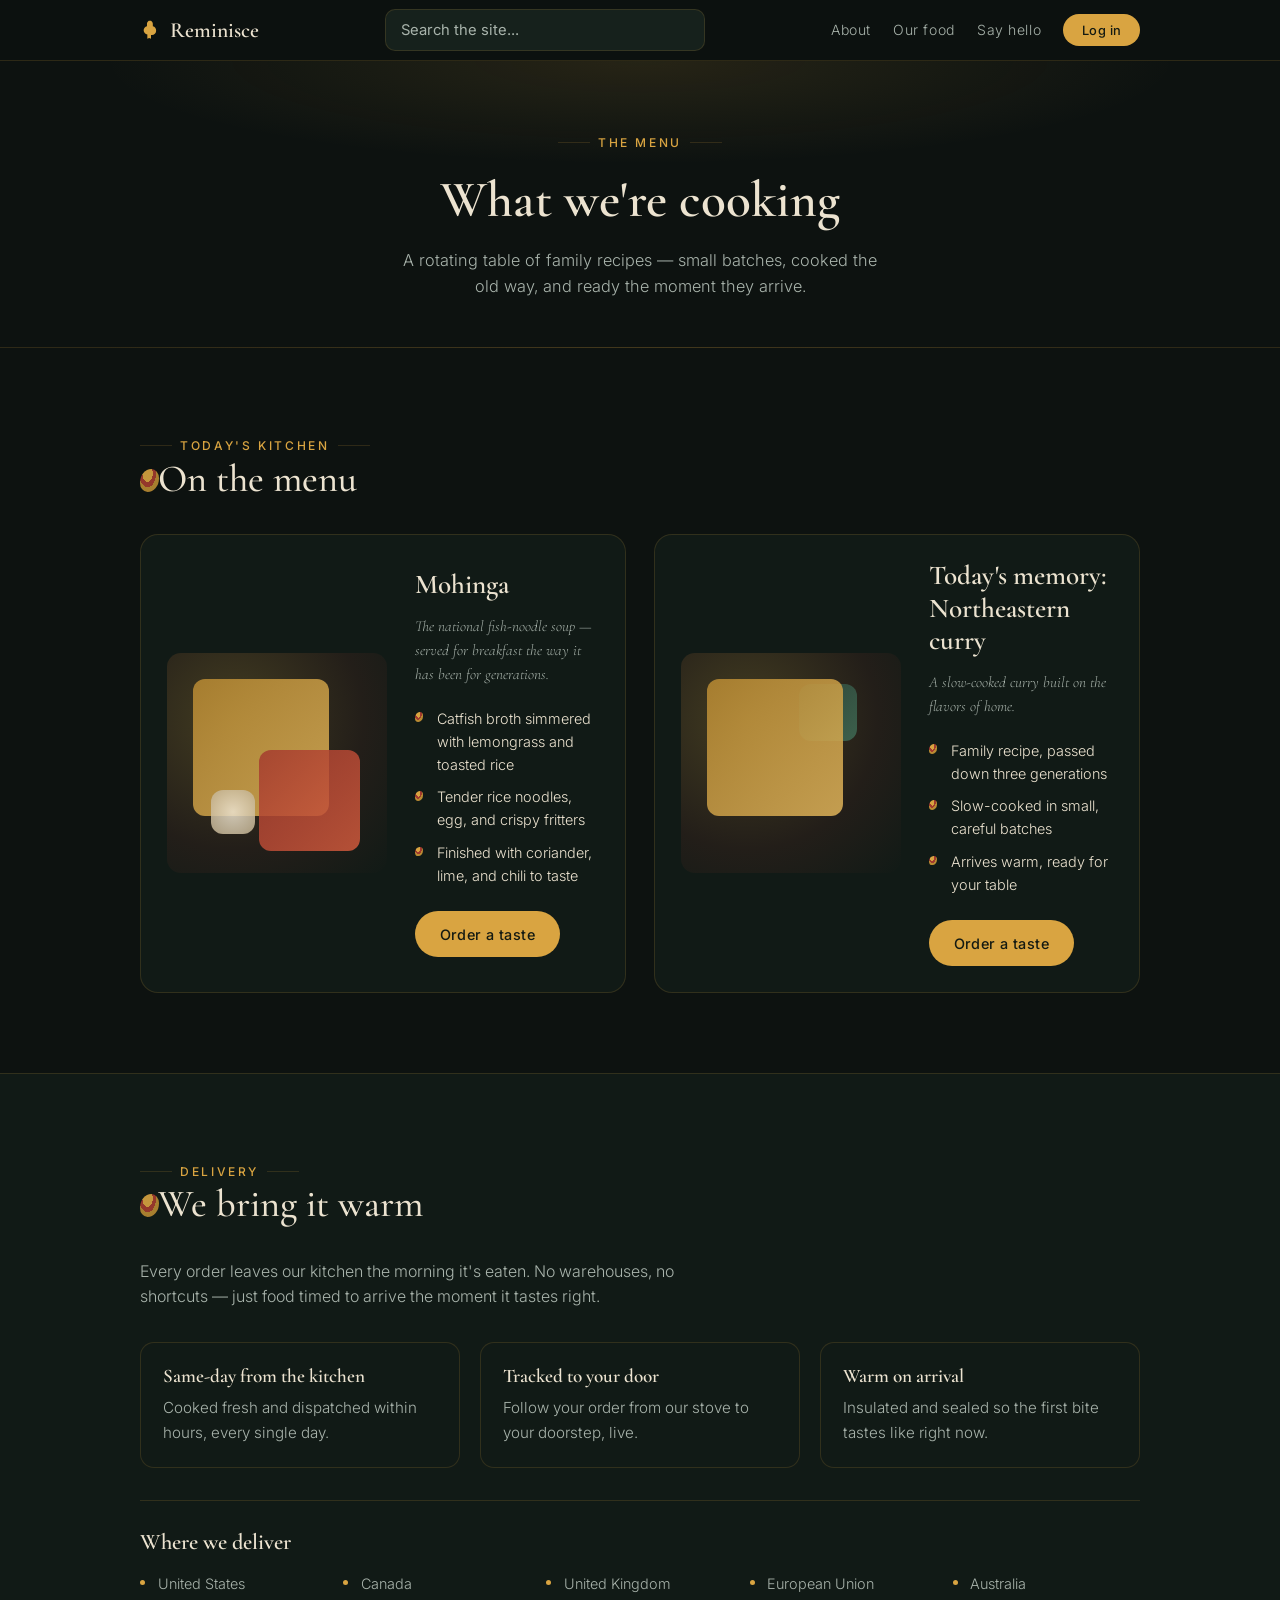
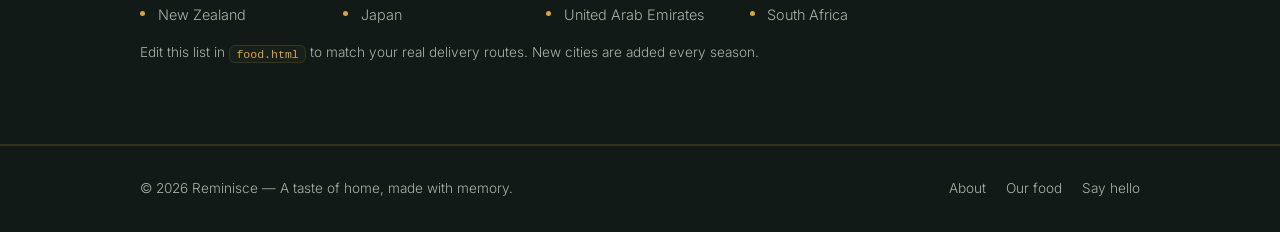
==== food.html @ 19cc7091 "Split into pages: home, food, say hello" ====
<!DOCTYPE html>
<html lang="en">
<head>
  <meta charset="UTF-8" />
  <meta name="viewport" content="width=device-width, initial-scale=1.0" />
  <meta name="description" content="Our food — family recipes from the Reminisce kitchen, delivered warm." />
  <title>Our food — Reminisce</title>
  <link rel="preconnect" href="https://fonts.googleapis.com" />
  <link rel="preconnect" href="https://fonts.gstatic.com" crossorigin />
  <link href="https://fonts.googleapis.com/css2?family=Cormorant+Garamond:ital,wght@0,400;0,500;0,600;1,400;1,500&family=Inter:wght@300;400;500;600;700&display=swap" rel="stylesheet" />
  <link rel="stylesheet" href="styles.css" />
</head>
<body>
  <a class="skip-link" href="#main">Skip to content</a>

  <header class="site-header">
    <nav class="nav container" aria-label="Primary">
      <a class="brand" href="index.html">
        <svg class="brand-mark" viewBox="0 0 24 24" width="22" height="22" aria-hidden="true">
          <path d="M12 2c1.4 1 2 2.2 2 3.6V8c2.2.6 3.6 2.4 3.6 4.8 0 2.5-2 4.6-4.6 4.6h-1v4.2l-2-1-2 1V17c-2.3-.4-4-2.2-4-4.6C4 10.4 5.4 8.6 7.6 8V5.6c0-1.4.6-2.6 2-3.6L12 2Z" />
        </svg>
        <span class="brand-name">Reminisce</span>
      </a>

      <div class="nav-search" id="nav-search">
        <input
          type="search"
          id="search-input"
          placeholder="Search the site..."
          aria-label="Search this site"
          autocomplete="off"
        />
        <ul class="search-results" id="search-results" hidden></ul>
      </div>

      <button class="nav-toggle" aria-expanded="false" aria-controls="nav-menu" aria-label="Toggle menu">
        <span></span>
        <span></span>
        <span></span>
      </button>

      <ul class="nav-menu" id="nav-menu">
        <li><a href="index.html#about">About</a></li>
        <li><a href="food.html">Our food</a></li>
        <li><a href="team.html">Say hello</a></li>
        <li><button class="btn btn-nav" id="login-open" type="button">Log in</button></li>
        <li class="nav-user" id="nav-user" hidden>
          <span id="nav-user-name"></span>
          <button class="btn btn-nav" id="logout" type="button">Log out</button>
        </li>
      </ul>
    </nav>
  </header>

  <main id="main">
    <section class="page-hero">
      <div class="container page-hero-inner">
        <span class="eyebrow">The menu</span>
        <h1 class="page-hero-title">What we're cooking</h1>
        <p class="page-hero-sub">
          A rotating table of family recipes — small batches, cooked the old way,
          and ready the moment they arrive.
        </p>
      </div>
    </section>

    <section class="section" id="menu">
      <div class="container">
        <span class="eyebrow">Today's kitchen</span>
        <h2 class="section-title">On the menu</h2>

        <div class="product-grid">
          <article class="product-card">
            <div class="product-visual" aria-hidden="true">
              <div class="tile tile-1"></div>
              <div class="tile tile-2"></div>
              <div class="tile tile-4"></div>
            </div>
            <div class="product-info">
              <h3>Mohinga</h3>
              <p class="dish-note">The national fish-noodle soup — served for breakfast the way it has been for generations.</p>
              <ul class="feature-list">
                <li>Catfish broth simmered with lemongrass and toasted rice</li>
                <li>Tender rice noodles, egg, and crispy fritters</li>
                <li>Finished with coriander, lime, and chili to taste</li>
              </ul>
              <a href="team.html" class="btn btn-primary">Order a taste</a>
            </div>
          </article>

          <article class="product-card">
            <div class="product-visual" aria-hidden="true">
              <div class="tile tile-3"></div>
              <div class="tile tile-1"></div>
            </div>
            <div class="product-info">
              <h3>Today's memory: Northeastern curry</h3>
              <p class="dish-note">A slow-cooked curry built on the flavors of home.</p>
              <ul class="feature-list">
                <li>Family recipe, passed down three generations</li>
                <li>Slow-cooked in small, careful batches</li>
                <li>Arrives warm, ready for your table</li>
              </ul>
              <a href="team.html" class="btn btn-primary">Order a taste</a>
            </div>
          </article>
        </div>
      </div>
    </section>

    <section class="section section-alt" id="delivery">
      <div class="container">
        <span class="eyebrow">Delivery</span>
        <h2 class="section-title">We bring it warm</h2>
        <p class="section-lead">
          Every order leaves our kitchen the morning it's eaten. No warehouses, no shortcuts —
          just food timed to arrive the moment it tastes right.
        </p>
        <div class="grid-3">
          <div class="card card-mini">
            <h3>Same-day from the kitchen</h3>
            <p>Cooked fresh and dispatched within hours, every single day.</p>
          </div>
          <div class="card card-mini">
            <h3>Tracked to your door</h3>
            <p>Follow your order from our stove to your doorstep, live.</p>
          </div>
          <div class="card card-mini">
            <h3>Warm on arrival</h3>
            <p>Insulated and sealed so the first bite tastes like right now.</p>
          </div>
        </div>
        <div class="shipping-locations">
          <h3>Where we deliver</h3>
          <ul class="locations">
            <li>United States</li>
            <li>Canada</li>
            <li>United Kingdom</li>
            <li>European Union</li>
            <li>Australia</li>
            <li>New Zealand</li>
            <li>Japan</li>
            <li>United Arab Emirates</li>
            <li>South Africa</li>
          </ul>
          <p class="muted">
            Edit this list in <code>food.html</code> to match your real delivery routes.
            New cities are added every season.
          </p>
        </div>
      </div>
    </section>
  </main>

  <footer class="site-footer">
    <div class="container footer-inner">
      <p>&copy; <span id="year"></span> Reminisce — A taste of home, made with memory.</p>
      <nav aria-label="Footer">
        <a href="index.html#about">About</a>
        <a href="food.html">Our food</a>
        <a href="team.html">Say hello</a>
      </nav>
    </div>
  </footer>

  <div class="modal" id="auth-modal" hidden>
    <div class="modal-backdrop" data-auth-close></div>
    <div class="modal-card" role="dialog" aria-modal="true" aria-labelledby="auth-title">
      <button class="modal-close" type="button" data-auth-close aria-label="Close">
        <svg viewBox="0 0 12 12" width="14" height="14" aria-hidden="true"><path d="M1 1l10 10M11 1L1 11" stroke="currentColor" stroke-width="1.5" stroke-linecap="round"/></svg>
      </button>

      <div class="auth-panel" id="auth-login-panel">
        <h2 id="auth-title">Log in</h2>
        <div class="auth-tabs" role="tablist">
          <button type="button" class="auth-tab" data-tab="login" role="tab" aria-selected="true">Log in</button>
          <button type="button" class="auth-tab" data-tab="signup" role="tab" aria-selected="false">Create account</button>
        </div>
        <form id="auth-form" novalidate>
          <div class="form-row ok-row" id="signup-name-row">
            <label for="auth-name">Full name</label>
            <input type="text" id="auth-name" name="auth-name" placeholder="Jane Doe" />
          </div>
          <div class="form-row">
            <label for="auth-email">Email</label>
            <input type="email" id="auth-email" name="auth-email" placeholder="jane@example.com" required />
          </div>
          <div class="form-row">
            <label for="auth-password">Password</label>
            <div class="pwd-wrap">
              <input type="password" id="auth-password" name="auth-password" placeholder="At least 6 characters" required />
              <button type="button" class="pwd-toggle" data-pwd-toggle>Show</button>
            </div>
          </div>
          <div class="form-options">
            <label class="remember">
              <input type="checkbox" id="auth-remember" checked />
              <span>Remember me</span>
            </label>
            <button type="button" class="link-btn" id="forgot-link">Forgot password?</button>
          </div>
          <button type="submit" class="btn btn-primary" id="auth-submit">Log in</button>
          <p class="auth-status" id="auth-status" role="status" aria-live="polite"></p>
        </form>
        <p class="auth-note" id="auth-note">Demo only — accounts are stored in your browser, not a real database.</p>
      </div>

      <div class="auth-panel" id="auth-forgot-panel" hidden>
        <h2>Reset password</h2>
        <p class="auth-hint">Enter the email on your account and we'll send you a reset link.</p>
        <form id="forgot-form" novalidate>
          <div class="form-row">
            <label for="forgot-email">Email</label>
            <input type="email" id="forgot-email" name="forgot-email" placeholder="jane@example.com" required />
          </div>
          <button type="submit" class="btn btn-primary" id="forgot-submit">Send reset link</button>
          <p class="auth-status" id="forgot-status" role="status" aria-live="polite"></p>
        </form>
        <button type="button" class="link-btn" id="back-to-login">Back to login</button>
      </div>

      <div class="auth-panel" id="auth-email-panel" hidden>
        <h2>Check your inbox</h2>
        <p class="auth-hint" id="email-sent-to"></p>
        <div class="email-preview">
          <p class="email-preview-subject">Reminisce — reset your password</p>
          <p class="email-preview-body" id="email-preview-body"></p>
          <button type="button" class="btn btn-secondary" id="open-reset">Open reset page</button>
          <a class="mailto-reset" id="mailto-reset" href="#">Email myself the link</a>
        </div>
        <button type="button" class="link-btn" id="back-to-login-2">Back to login</button>
      </div>

      <div class="auth-panel" id="auth-reset-panel" hidden>
        <h2>Choose a new password</h2>
        <form id="reset-form" novalidate>
          <div class="form-row">
            <label for="reset-password">New password</label>
            <div class="pwd-wrap">
              <input type="password" id="reset-password" placeholder="At least 6 characters" required />
              <button type="button" class="pwd-toggle" data-pwd-toggle>Show</button>
            </div>
          </div>
          <div class="form-row">
            <label for="reset-password2">Confirm password</label>
            <input type="password" id="reset-password2" placeholder="Repeat the new password" required />
          </div>
          <button type="submit" class="btn btn-primary" id="reset-submit">Update password</button>
          <p class="auth-status" id="reset-status" role="status" aria-live="polite"></p>
        </form>
        <button type="button" class="link-btn" id="back-to-login-3">Back to login</button>
      </div>
    </div>
  </div>

  <script src="script.js"></script>
</body>
</html>
---- styles.css ----
/* ============================================================
   Reminisce — A taste of home
   Myanmar-inspired dark theme: gold & temple
   Covers all existing Mosaic structural classes (auth, forms, inbox…)
   ============================================================ */

:root {
  --bg: #0d1210;
  --bg-alt: #111a16;
  --panel: #16211c;
  --gold: #d9a441;
  --gold-dim: #b98a32;
  --gold-soft: rgba(217, 164, 65, 0.08);
  --red: #a33b2e;
  --cream: #ece3d0;
  --muted: #a8b3ab;
  --line: rgba(217, 164, 65, 0.16);
  --serif: "Cormorant Garamond", Georgia, serif;
  --sans: "Inter", system-ui, -apple-system, sans-serif;
  --shadow: 0 14px 40px rgba(0, 0, 0, 0.4);
}

* {
  margin: 0;
  padding: 0;
  box-sizing: border-box;
}

[hidden] {
  display: none !important;
}

html {
  scroll-behavior: smooth;
}

section {
  scroll-margin-top: 4.5rem;
}

body {
  background: var(--bg);
  color: var(--cream);
  font-family: var(--sans);
  font-weight: 300;
  line-height: 1.6;
  -webkit-font-smoothing: antialiased;
}

h1, h2, h3, h4 {
  font-family: var(--serif);
  font-weight: 600;
  line-height: 1.2;
  color: var(--cream);
}

a {
  color: var(--gold);
  text-decoration: none;
  transition: color 0.2s ease;
}

a:hover {
  color: var(--gold-dim);
}

::selection {
  background: var(--gold);
  color: #141a12;
}

.container {
  max-width: 1040px;
  margin: 0 auto;
  padding: 0 1.25rem;
}

.skip-link {
  position: absolute;
  left: -999px;
  top: 0;
  z-index: 100;
  background: var(--gold);
  color: #141a12;
  padding: 0.5rem 1rem;
  border-radius: 0 0 8px 0;
  font-weight: 500;
}

.skip-link:focus {
  left: 0;
}

/* ---------- Header & nav ---------- */

.site-header {
  position: sticky;
  top: 0;
  z-index: 50;
  background: rgba(13, 18, 16, 0.85);
  backdrop-filter: blur(10px);
  border-bottom: 1px solid var(--line);
}

.nav {
  display: flex;
  align-items: center;
  justify-content: space-between;
  gap: 1rem;
  min-height: 3.75rem;
}

.brand {
  display: flex;
  align-items: center;
  gap: 0.5rem;
  color: var(--cream);
  font-family: var(--serif);
  font-size: 1.35rem;
  font-weight: 600;
}

.brand-mark {
  fill: var(--gold);
}

.nav-search {
  position: relative;
  flex: 1;
  max-width: 320px;
}

.nav-search input {
  width: 100%;
  background: var(--panel);
  border: 1px solid var(--line);
  border-radius: 999px;
  padding: 0.5rem 1rem;
  color: var(--cream);
  font-family: var(--sans);
  font-size: 0.875rem;
  outline: none;
  transition: border-color 0.2s ease;
}

.nav-search input::placeholder {
  color: var(--muted);
}

.nav-search input:focus {
  border-color: var(--gold);
}

.search-results {
  position: absolute;
  top: calc(100% + 8px);
  left: 0;
  right: 0;
  list-style: none;
  background: var(--bg-alt);
  border: 1px solid var(--line);
  border-radius: 12px;
  overflow: hidden;
  box-shadow: var(--shadow);
}

.search-results li a {
  display: block;
  padding: 0.75rem 1rem;
  color: var(--cream);
  font-size: 0.875rem;
}

.search-results li a:hover {
  background: var(--gold-soft);
}

.search-results li a strong {
  display: block;
  font-family: var(--serif);
  font-size: 1.05rem;
  color: var(--gold);
}

.search-results li a span {
  color: var(--muted);
  font-size: 0.8rem;
}

.search-results .search-empty {
  padding: 0.75rem 1rem;
  color: var(--muted);
  font-size: 0.875rem;
}

.nav-menu {
  display: flex;
  align-items: center;
  gap: 1.4rem;
  list-style: none;
}

.nav-menu a {
  color: var(--muted);
  font-size: 0.875rem;
  letter-spacing: 0.04em;
}

.nav-menu a:hover {
  color: var(--gold);
}

.nav-user {
  display: flex;
  align-items: center;
  gap: 0.75rem;
  color: var(--muted);
  font-size: 0.875rem;
}

.nav-toggle {
  display: none;
  flex-direction: column;
  gap: 5px;
  background: none;
  border: 0;
  cursor: pointer;
  padding: 0.25rem;
}

.nav-toggle span {
  width: 22px;
  height: 2px;
  background: var(--gold);
  transition: transform 0.25s ease, opacity 0.25s ease;
}

/* ---------- Buttons ---------- */

.btn {
  display: inline-block;
  padding: 0.65rem 1.5rem;
  border-radius: 999px;
  font-size: 0.9rem;
  font-family: var(--sans);
  letter-spacing: 0.03em;
  cursor: pointer;
  border: 1px solid transparent;
  transition: transform 0.2s ease, background 0.2s ease, color 0.2s ease, border-color 0.2s ease;
}

.btn-primary {
  background: var(--gold);
  color: #141a12;
  font-weight: 500;
}

.btn-primary:hover {
  background: var(--gold-dim);
  color: #141a12;
  transform: translateY(-1px);
}

.btn-secondary {
  border: 1px solid var(--line);
  color: var(--muted);
  background: transparent;
}

.btn-secondary:hover {
  border-color: var(--gold);
  color: var(--gold);
  transform: translateY(-1px);
}

.btn-nav {
  background: var(--gold);
  color: #141a12;
  padding: 0.45rem 1.1rem;
  font-size: 0.8rem;
  font-weight: 500;
}

.btn-nav:hover {
  background: var(--gold-dim);
}

.btn.is-busy {
  opacity: 0.6;
  pointer-events: none;
}

/* ---------- Hero ---------- */

.hero {
  position: relative;
  background: radial-gradient(70% 60% at 50% 0%, rgba(217, 164, 65, 0.12), transparent 60%),
              radial-gradient(50% 40% at 80% 15%, rgba(163, 59, 46, 0.06), transparent 60%);
  padding: 7rem 0 5rem;
  text-align: center;
  overflow: hidden;
}

.hero-inner {
  display: flex;
  flex-direction: column;
  align-items: center;
}

.eyebrow {
  display: inline-flex;
  align-items: center;
  gap: 0.5rem;
  color: var(--gold);
  font-size: 0.75rem;
  text-transform: uppercase;
  letter-spacing: 0.22em;
  font-weight: 500;
}

.eyebrow::before,
.eyebrow::after {
  content: "";
  width: 2rem;
  height: 1px;
  background: var(--line);
}

.hero-title {
  margin-top: 1.1rem;
  font-size: clamp(2.5rem, 6vw, 4rem);
  font-weight: 600;
  letter-spacing: 0.01em;
}

.accent-word {
  color: var(--gold);
  font-style: italic;
}

.hero-sub {
  margin: 1.25rem auto 0;
  max-width: 46ch;
  color: var(--muted);
  font-size: 1.05rem;
}

.hero-actions {
  margin-top: 2rem;
  display: flex;
  gap: 0.9rem;
  justify-content: center;
  flex-wrap: wrap;
}

/* ---------- Inner page hero ---------- */

.page-hero {
  background: radial-gradient(70% 60% at 50% 0%, rgba(217, 164, 65, 0.12), transparent 60%);
  padding: 4.5rem 0 3rem;
  text-align: center;
  border-bottom: 1px solid var(--line);
}

.page-hero-inner {
  display: flex;
  flex-direction: column;
  align-items: center;
}

.page-hero-title {
  margin-top: 1.1rem;
  font-size: clamp(2.2rem, 5vw, 3.2rem);
  font-weight: 600;
}

.page-hero-sub {
  margin: 1rem auto 0;
  max-width: 50ch;
  color: var(--muted);
  font-size: 1.02rem;
}

.page-lead {
  text-align: center;
  margin-top: 2.5rem;
}

/* ---------- Sections ---------- */

.section {
  padding: 5rem 0;
}

.section-alt {
  background: var(--bg-alt);
  border-top: 1px solid var(--line);
  border-bottom: 1px solid var(--line);
}

.section-title {
  font-size: clamp(1.9rem, 4vw, 2.4rem);
  font-weight: 500;
  margin-bottom: 2rem;
  position: relative;
  padding-left: 1.1rem;
}

/* lotus glyph accent */
.section-title::before {
  content: "";
  position: absolute;
  left: 0;
  top: 0.35em;
  width: 0.5em;
  height: 0.6em;
  background: radial-gradient(ellipse at 40% 20%, var(--gold) 0 32%, var(--red) 32% 52%, var(--gold-dim) 52% 100%);
  border-radius: 60% 40% 60% 40%;
  opacity: 0.9;
}

.sub-title {
  font-size: 1.7rem;
  font-weight: 500;
  margin: 0.25rem 0 0.5rem;
}

.section-lead {
  color: var(--muted);
  max-width: 56ch;
  margin: 0.25rem 0 1.5rem;
}

.muted {
  color: var(--muted);
  font-size: 0.85rem;
}

code {
  background: var(--panel);
  border: 1px solid var(--line);
  padding: 0.1rem 0.4rem;
  border-radius: 6px;
  font-size: 0.85em;
  color: var(--gold);
}

/* ---------- Grids & cards ---------- */

.grid-2 {
  display: grid;
  grid-template-columns: repeat(auto-fit, minmax(300px, 1fr));
  gap: 1.5rem;
}

.grid-3 {
  display: grid;
  grid-template-columns: repeat(auto-fit, minmax(230px, 1fr));
  gap: 1.25rem;
  margin: 2rem 0;
}

.card {
  background: var(--bg-alt);
  border: 1px solid var(--line);
  border-radius: 14px;
  padding: 1.6rem;
  transition: border-color 0.25s ease, transform 0.25s ease, box-shadow 0.25s ease;
}

.card:hover {
  border-color: var(--gold);
  transform: translateY(-4px);
  box-shadow: var(--shadow);
}

.card h3 {
  font-size: 1.4rem;
  margin-bottom: 0.5rem;
}

.card p {
  color: var(--muted);
  font-size: 0.95rem;
}

.card-mini {
  padding: 1.4rem;
}

.card-mini h3 {
  font-size: 1.2rem;
}

/* ---------- Steps ---------- */

.steps {
  display: grid;
  grid-template-columns: repeat(auto-fit, minmax(220px, 1fr));
  gap: 1.5rem;
  margin-top: 2.5rem;
  list-style: none;
}

.step {
  position: relative;
  padding-left: 3.4rem;
}

.step-num {
  position: absolute;
  left: 0;
  top: 0;
  width: 2.4rem;
  height: 2.4rem;
  display: grid;
  place-items: center;
  border: 1px solid var(--gold);
  border-radius: 50%;
  color: var(--gold);
  font-family: var(--serif);
  font-size: 1.1rem;
  font-weight: 600;
}

.step p {
  color: var(--muted);
  font-size: 0.95rem;
}

.step::before {
  content: "";
  position: absolute;
  left: 1.15rem;
  top: 2.6rem;
  bottom: -1.5rem;
  width: 1px;
  background: var(--line);
}

.step:last-child::before {
  display: none;
}

/* ---------- Product ---------- */

.product-grid {
  display: grid;
  grid-template-columns: repeat(auto-fit, minmax(340px, 1fr));
  gap: 1.75rem;
  margin-top: 1.5rem;
}

.product-card {
  display: grid;
  grid-template-columns: minmax(220px, 0.9fr) 1.1fr;
  gap: 1.75rem;
  align-items: center;
  background: var(--bg-alt);
  border: 1px solid var(--line);
  border-radius: 18px;
  padding: 1.6rem;
  transition: border-color 0.25s ease, transform 0.25s ease, box-shadow 0.25s ease;
}

.product-card:hover {
  border-color: var(--gold);
  box-shadow: var(--shadow);
}

.dish-note {
  color: var(--gold);
  font-style: italic;
  font-family: var(--serif);
  font-size: 1.05rem;
}

.product-visual {
  position: relative;
  aspect-ratio: 1;
  border-radius: 14px;
  background: radial-gradient(circle at 30% 30%, rgba(217, 164, 65, 0.25), rgba(163, 59, 46, 0.12) 60%, transparent);
  overflow: hidden;
}

.tile {
  position: absolute;
  border-radius: 12px;
  opacity: 0.85;
}

.tile-1 { width: 62%; height: 62%; left: 12%; top: 12%;
  background: linear-gradient(135deg, #b98a32, #e0b45a); }
.tile-2 { width: 46%; height: 46%; right: 12%; bottom: 10%;
  background: linear-gradient(135deg, #a33b2e, #d05a3c); }
.tile-3 { width: 26%; height: 26%; right: 20%; top: 14%;
  background: linear-gradient(135deg, #2f4a3d, #3f6b55); }
.tile-4 { width: 20%; height: 20%; left: 20%; bottom: 18%;
  background: radial-gradient(circle, #ece3d0, #bfae8c); }

.product-info h3 {
  font-size: 1.7rem;
  margin-bottom: 0.75rem;
}

.product-info p {
  color: var(--muted);
  font-size: 0.95rem;
  max-width: 44ch;
}

.feature-list {
  list-style: none;
  margin: 1.25rem 0 1.5rem;
  display: grid;
  gap: 0.6rem;
}

.feature-list li {
  position: relative;
  padding-left: 1.4rem;
  color: var(--cream);
  font-size: 0.9rem;
}

.feature-list li::before {
  content: "";
  position: absolute;
  left: 0;
  top: 0.4em;
  width: 0.55em;
  height: 0.65em;
  background: radial-gradient(ellipse at 40% 20%, var(--gold) 0 32%, var(--red) 32% 52%, var(--gold-dim) 52% 100%);
  border-radius: 60% 40% 60% 40%;
}

/* ---------- Shipping ---------- */

.shipping-block {
  margin-top: 3.5rem;
}

.shipping-locations {
  margin-top: 2rem;
  padding-top: 1.75rem;
  border-top: 1px solid var(--line);
}

.shipping-locations h3 {
  font-size: 1.4rem;
  margin-bottom: 1rem;
}

.locations {
  list-style: none;
  display: grid;
  grid-template-columns: repeat(auto-fill, minmax(160px, 1fr));
  gap: 0.5rem 1rem;
  margin-bottom: 1rem;
}

.locations li {
  position: relative;
  padding-left: 1.1rem;
  color: var(--muted);
  font-size: 0.9rem;
}

.locations li::before {
  content: "";
  position: absolute;
  left: 0;
  top: 0.55em;
  width: 5px;
  height: 5px;
  border-radius: 50%;
  background: var(--gold);
}

/* ---------- Team ---------- */

.section-team {
  padding-bottom: 6rem;
}

.card-member {
  text-align: center;
  padding: 2rem 1.5rem;
}

.avatar {
  width: 3.5rem;
  height: 3.5rem;
  margin: 0 auto 1rem;
  display: grid;
  place-items: center;
  border-radius: 50%;
  border: 1px solid var(--gold);
  color: var(--gold);
  font-family: var(--serif);
  font-size: 1.5rem;
  font-weight: 600;
  background: radial-gradient(circle at 35% 30%, rgba(217, 164, 65, 0.2), transparent 70%);
}

.card-member h3 {
  font-size: 1.3rem;
  margin-bottom: 0.25rem;
}

/* ---------- Contact form ---------- */

.get-in-touch {
  max-width: 620px;
  margin: 4rem auto 0;
  text-align: center;
}

.get-in-touch h3 {
  font-size: 1.9rem;
  margin-bottom: 0.5rem;
}

.get-in-touch .section-lead {
  margin: 0.25rem auto 1.75rem;
}

.contact-form {
  display: grid;
  gap: 1.1rem;
  text-align: left;
}

.form-row {
  display: grid;
  gap: 0.4rem;
}

.form-row label {
  font-size: 0.85rem;
  letter-spacing: 0.04em;
  color: var(--muted);
}

.form-row input,
.form-row textarea,
.keyboard-only-input,
input[type="text"],
input[type="email"],
input[type="password"],
input[type="search"],
textarea {
  width: 100%;
  background: var(--panel);
  border: 1px solid var(--line);
  border-radius: 10px;
  padding: 0.7rem 0.95rem;
  color: var(--cream);
  font-family: var(--sans);
  font-size: 0.925rem;
  outline: none;
  transition: border-color 0.2s ease;
}

.form-row input:focus,
.form-row textarea:focus,
input:focus,
textarea:focus {
  border-color: var(--gold);
}

.form-row input::placeholder,
textarea::placeholder {
  color: var(--muted);
}

.contact-form .btn {
  justify-self: start;
}

.form-status,
.auth-status {
  color: var(--muted);
  font-size: 0.85rem;
  min-height: 1.2em;
}

.form-status.success,
.auth-status.success {
  color: #8fc77e;
}

.form-status.error,
.auth-status.error {
  color: #e08a72;
}

/* ---------- Inbox ---------- */

.inbox {
  max-width: 620px;
  margin: 3rem auto 0;
  background: var(--bg-alt);
  border: 1px solid var(--line);
  border-radius: 14px;
  padding: 1.75rem;
}

.inbox h3 {
  font-size: 1.6rem;
  margin-bottom: 0.25rem;
}

.inbox .section-lead {
  margin: 0.25rem 0 1rem;
}

.inbox-list {
  list-style: none;
  margin-top: 1.25rem;
  display: grid;
  gap: 1rem;
}

.inbox-empty {
  color: var(--muted);
  font-size: 0.9rem;
}

.inbox-item {
  border: 1px solid var(--line);
  border-radius: 10px;
  padding: 0.9rem 1.1rem;
}

.inbox-meta {
  color: var(--muted);
  font-size: 0.8rem;
}

.inbox-meta strong {
  color: var(--gold);
  font-weight: 500;
}

.inbox-body {
  color: var(--cream);
  font-size: 0.9rem;
  margin-top: 0.4rem;
}

/* ---------- Footer ---------- */

.site-footer {
  border-top: 1px solid var(--line);
  background: var(--bg-alt);
  padding: 2rem 0;
}

.footer-inner {
  display: flex;
  align-items: center;
  justify-content: space-between;
  gap: 1rem;
  flex-wrap: wrap;
  color: var(--muted);
  font-size: 0.85rem;
}

.footer-inner nav {
  display: flex;
  gap: 1.25rem;
}

.footer-inner nav a {
  color: var(--muted);
  font-size: 0.85rem;
}

.footer-inner nav a:hover {
  color: var(--gold);
}

/* ---------- Auth modal ---------- */

.modal {
  position: fixed;
  inset: 0;
  z-index: 100;
  display: grid;
  place-items: center;
  padding: 1rem;
}

.modal[hidden] {
  display: none;
}

.modal-backdrop {
  position: absolute;
  inset: 0;
  background: rgba(6, 9, 8, 0.7);
  backdrop-filter: blur(4px);
}

.modal-card {
  position: relative;
  width: 100%;
  max-width: 420px;
  background: var(--bg-alt);
  border: 1px solid var(--gold);
  border-radius: 18px;
  padding: 2rem 1.75rem;
  box-shadow: var(--shadow);
  max-height: 92vh;
  overflow-y: auto;
}

.modal-close {
  position: absolute;
  top: 0.6rem;
  right: 0.8rem;
  display: grid;
  place-items: center;
  background: none;
  border: 0;
  color: var(--muted);
  line-height: 1;
  cursor: pointer;
  padding: 0.35rem;
  border-radius: 8px;
}

.modal-close:hover {
  color: var(--gold);
}

.auth-panel h2 {
  font-size: 1.6rem;
  margin-bottom: 1.25rem;
}

.auth-panel {
  display: grid;
  gap: 1rem;
}

.auth-panel[hidden] {
  display: none;
}

.auth-tabs {
  display: grid;
  grid-template-columns: 1fr 1fr;
  gap: 0.5rem;
  background: var(--panel);
  border: 1px solid var(--line);
  border-radius: 999px;
  padding: 0.25rem;
}

.auth-tab {
  background: none;
  border: 0;
  border-radius: 999px;
  padding: 0.5rem;
  color: var(--muted);
  font-family: var(--sans);
  font-size: 0.85rem;
  cursor: pointer;
  transition: background 0.2s ease, color 0.2s ease;
}

.auth-tab[aria-selected="true"] {
  background: var(--gold);
  color: #141a12;
  font-weight: 500;
}

.form-options {
  display: flex;
  align-items: center;
  justify-content: space-between;
  gap: 1rem;
  flex-wrap: wrap;
  font-size: 0.85rem;
}

.remember {
  display: flex;
  align-items: center;
  gap: 0.45rem;
  color: var(--muted);
}

.remember input {
  accent-color: var(--gold);
}

.so-btn,
button[type="submit"] {
  font-family: var(--sans);
}

.link-btn {
  background: none;
  border: 0;
  color: var(--gold);
  font-family: var(--sans);
  font-size: 0.85rem;
  cursor: pointer;
  padding: 0;
  align-self: flex-start;
}

.link-btn:hover {
  text-decoration: underline;
}

.auth-note,
.auth-hint {
  color: var(--muted);
  font-size: 0.8rem;
}

.pwd-wrap {
  position: relative;
}

.pwd-wrap input {
  padding-right: 4.2rem;
}

.pwd-toggle {
  position: absolute;
  right: 0.4rem;
  top: 50%;
  transform: translateY(-50%);
  background: none;
  border: 0;
  color: var(--gold);
  font-family: var(--sans);
  font-size: 0.75rem;
  cursor: pointer;
  padding: 0.3rem 0.5rem;
}

.pwd-toggle:hover {
  color: var(--gold-dim);
}

.ok-row[style*="display: none"] {
  display: none !important;
}

.email-preview {
  background: var(--panel);
  border: 1px solid var(--line);
  border-radius: 12px;
  padding: 1rem 1.25rem;
  display: grid;
  gap: 0.6rem;
}

.email-preview-subject {
  font-family: var(--serif);
  font-size: 1.1rem;
  font-weight: 600;
  color: var(--gold);
}

.email-preview-body {
  color: var(--muted);
  font-size: 0.875rem;
}

.mailto-reset {
  font-size: 0.85rem;
}

/* ---------- Responsive ---------- */

@media (max-width: 720px) {
  .nav-toggle {
    display: flex;
  }

  .nav-search {
    order: 3;
    max-width: none;
    margin-top: 0.5rem;
    flex-basis: 100%;
  }

  .nav-menu {
    position: fixed;
    top: 3.75rem;
    left: 0;
    right: 0;
    flex-direction: column;
    align-items: stretch;
    gap: 0;
    background: var(--bg-alt);
    border-bottom: 1px solid var(--line);
    max-height: 0;
    overflow: hidden;
    transition: max-height 0.3s ease;
  }

  .nav-menu.open {
    max-height: 24rem;
  }

  .nav-menu li a,
  .nav-menu li .btn,
  .nav-menu .nav-user {
    display: block;
    padding: 0.9rem 1.25rem;
    border-top: 1px solid var(--line);
    border-radius: 0;
  }

  .product-card {
    grid-template-columns: 1fr;
    gap: 1.5rem;
    padding: 1.5rem;
  }

  .footer-inner {
    flex-direction: column;
    text-align: center;
  }
}
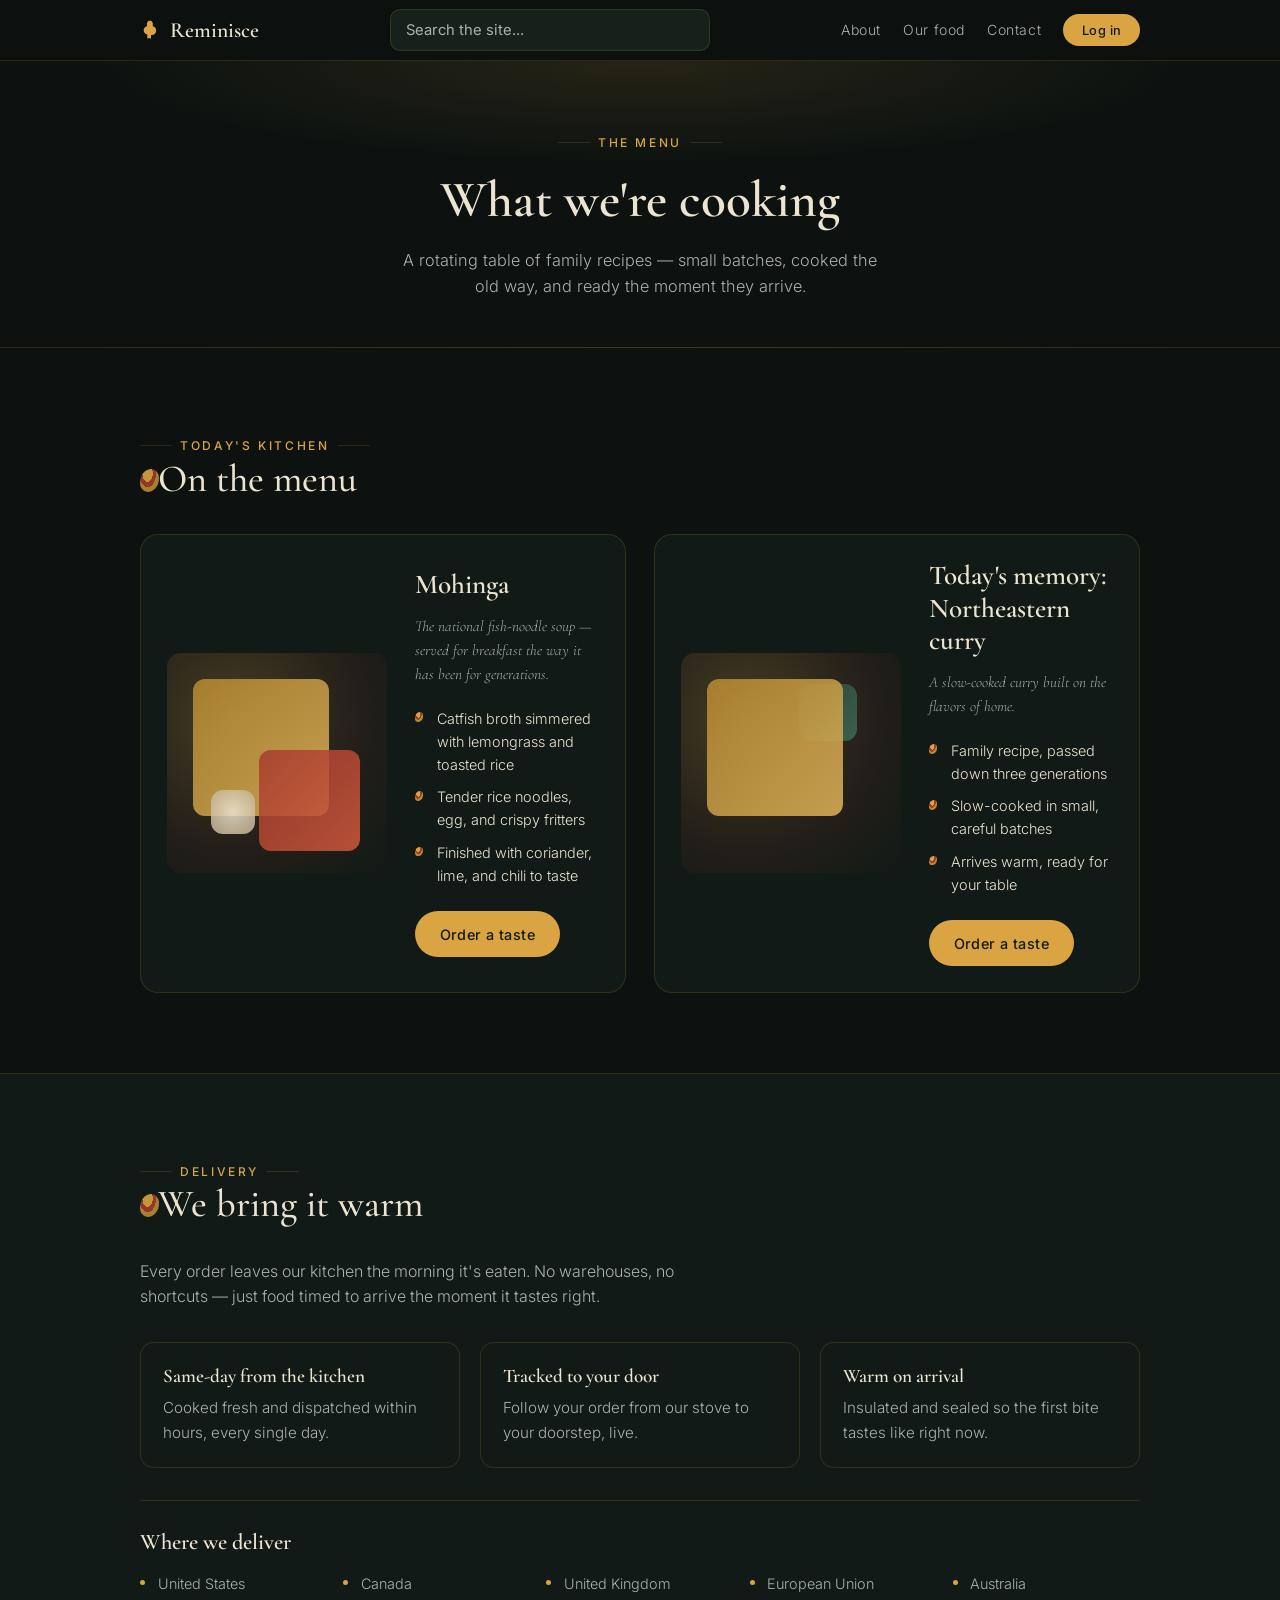
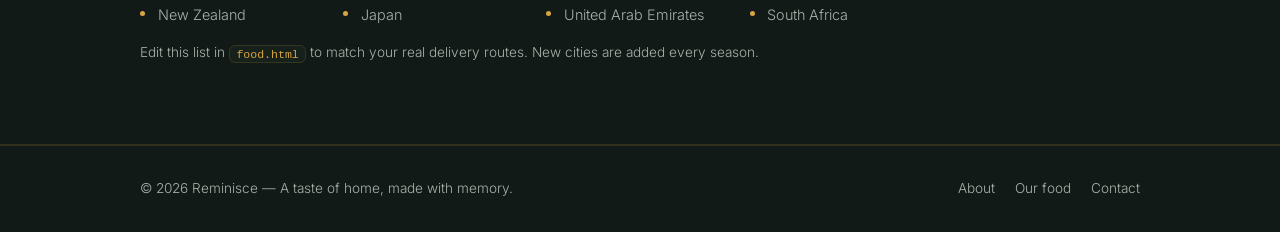
==== commit ab10f493: "Rename Say hello to Contact" ====
--- a/food.html
+++ b/food.html
@@ -42,7 +42,7 @@
       <ul class="nav-menu" id="nav-menu">
         <li><a href="index.html#about">About</a></li>
         <li><a href="food.html">Our food</a></li>
-        <li><a href="team.html">Say hello</a></li>
+        <li><a href="team.html">Contact</a></li>
         <li><button class="btn btn-nav" id="login-open" type="button">Log in</button></li>
         <li class="nav-user" id="nav-user" hidden>
           <span id="nav-user-name"></span>
@@ -158,7 +158,7 @@
       <nav aria-label="Footer">
         <a href="index.html#about">About</a>
         <a href="food.html">Our food</a>
-        <a href="team.html">Say hello</a>
+        <a href="team.html">Contact</a>
       </nav>
     </div>
   </footer>
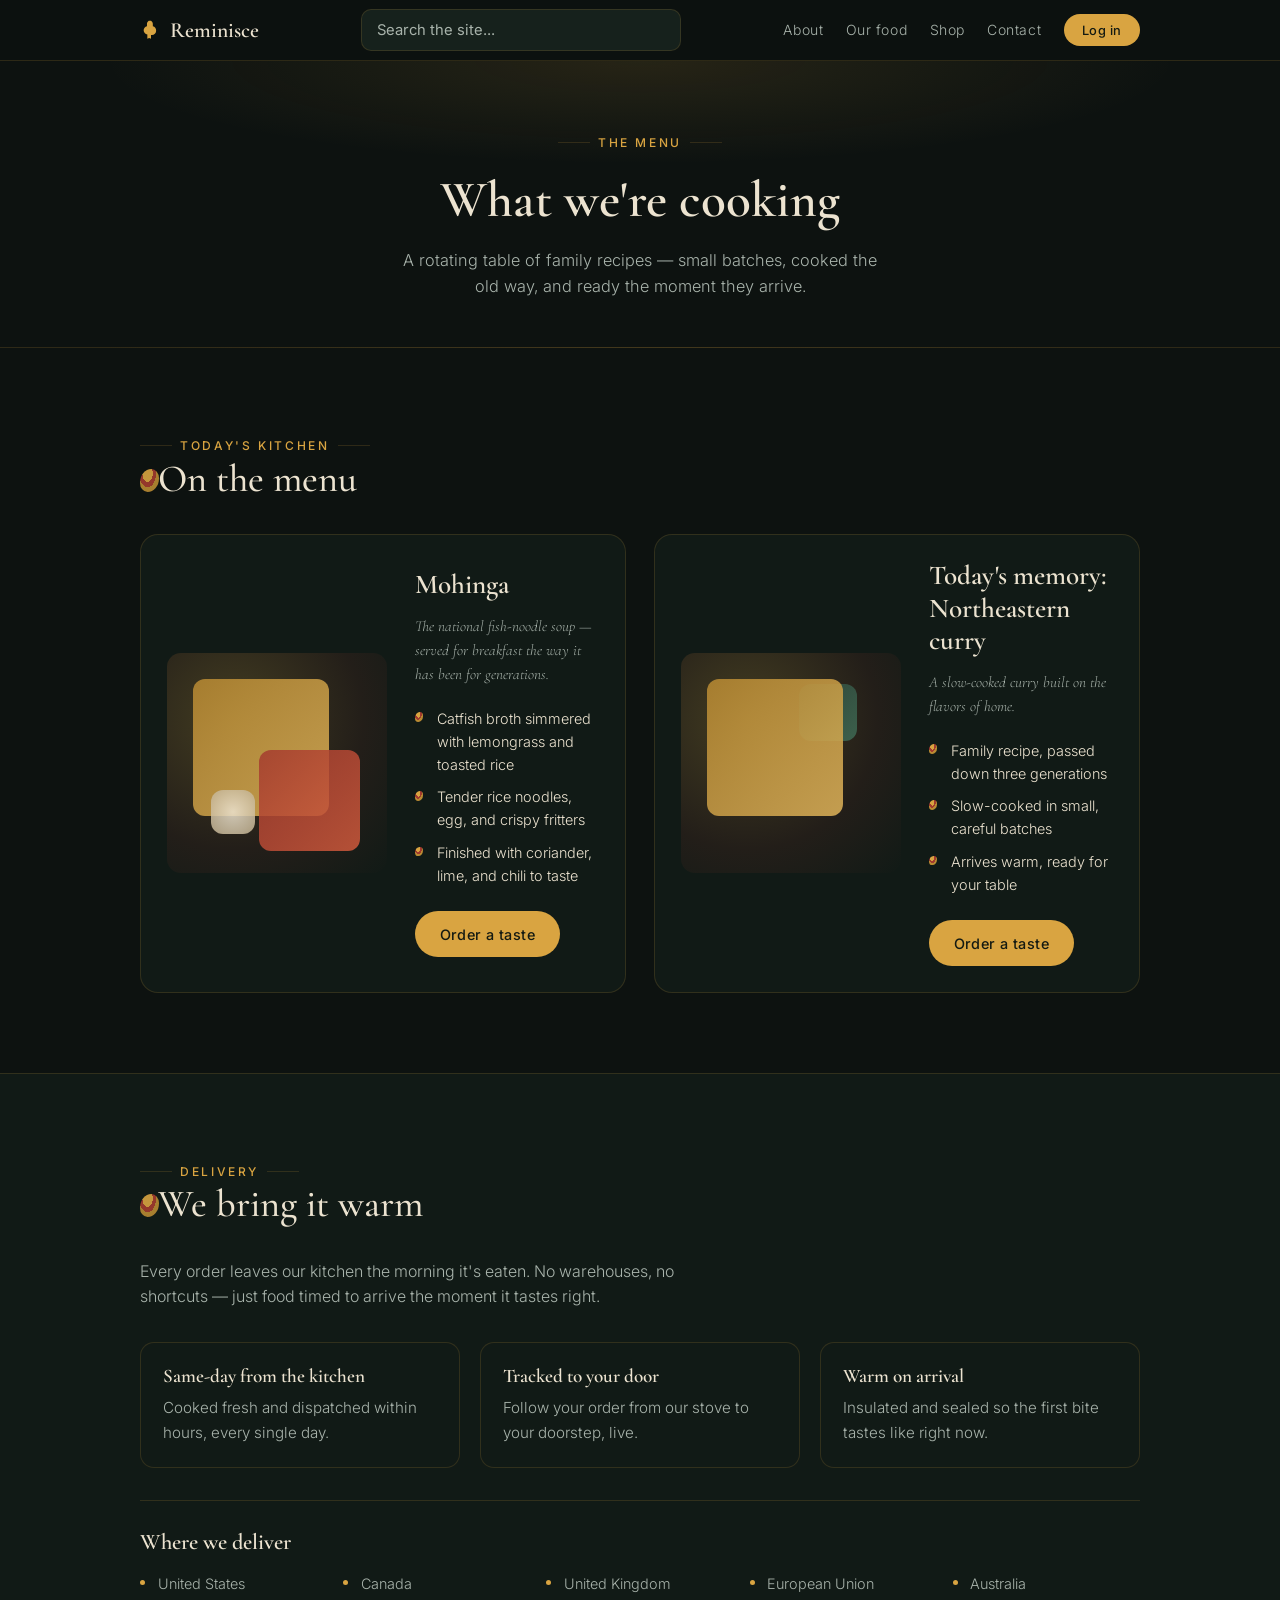
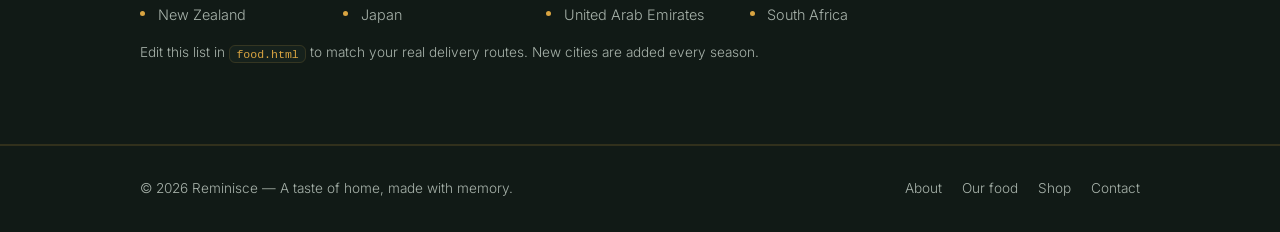
==== commit 68d81f24: "added shop" ====
--- a/food.html
+++ b/food.html
@@ -42,6 +42,7 @@
       <ul class="nav-menu" id="nav-menu">
         <li><a href="index.html#about">About</a></li>
         <li><a href="food.html">Our food</a></li>
+        <li><a href="shop.html">Shop</a></li>
         <li><a href="team.html">Contact</a></li>
         <li><button class="btn btn-nav" id="login-open" type="button">Log in</button></li>
         <li class="nav-user" id="nav-user" hidden>
@@ -84,7 +85,7 @@
                 <li>Tender rice noodles, egg, and crispy fritters</li>
                 <li>Finished with coriander, lime, and chili to taste</li>
               </ul>
-              <a href="team.html" class="btn btn-primary">Order a taste</a>
+              <a href="shop.html" class="btn btn-primary">Order a taste</a>
             </div>
           </article>
 
@@ -101,7 +102,7 @@
                 <li>Slow-cooked in small, careful batches</li>
                 <li>Arrives warm, ready for your table</li>
               </ul>
-              <a href="team.html" class="btn btn-primary">Order a taste</a>
+              <a href="shop.html" class="btn btn-primary">Order a taste</a>
             </div>
           </article>
         </div>
@@ -158,6 +159,7 @@
       <nav aria-label="Footer">
         <a href="index.html#about">About</a>
         <a href="food.html">Our food</a>
+        <a href="shop.html">Shop</a>
         <a href="team.html">Contact</a>
       </nav>
     </div>
@@ -202,7 +204,6 @@
           <button type="submit" class="btn btn-primary" id="auth-submit">Log in</button>
           <p class="auth-status" id="auth-status" role="status" aria-live="polite"></p>
         </form>
-        <p class="auth-note" id="auth-note">Demo only — accounts are stored in your browser, not a real database.</p>
       </div>
 
       <div class="auth-panel" id="auth-forgot-panel" hidden>
--- a/styles.css
+++ b/styles.css
@@ -490,6 +490,170 @@
 
 .card-mini h3 {
   font-size: 1.2rem;
+}
+
+/* ---------- Shop ---------- */
+
+.price {
+  font-family: var(--serif);
+  font-size: 1.5rem;
+  font-weight: 600;
+  color: var(--gold);
+  margin: 0.4rem 0;
+}
+
+.buy-row {
+  display: flex;
+  align-items: center;
+  gap: 0.6rem;
+  flex-wrap: wrap;
+  margin-top: 0.5rem;
+}
+
+.qty-label {
+  font-size: 0.8rem;
+  color: var(--muted);
+}
+
+.qty-input {
+  width: 4rem;
+}
+
+.btn-add {
+  padding: 0.5rem 1.1rem;
+  font-size: 0.8rem;
+}
+
+.shop-grid {
+  display: grid;
+  grid-template-columns: 1fr 1fr;
+  gap: 1.5rem;
+  align-items: start;
+  margin-top: 1.5rem;
+}
+
+.cart-card h3,
+.checkout-card h3 {
+  font-size: 1.5rem;
+  margin-bottom: 1rem;
+}
+
+.cart-list {
+  list-style: none;
+  display: grid;
+  gap: 0.75rem;
+}
+
+.cart-empty {
+  color: var(--muted);
+  font-size: 0.9rem;
+  text-align: center;
+  padding: 1.25rem 0;
+}
+
+.cart-item {
+  display: grid;
+  grid-template-columns: 1fr auto auto;
+  gap: 0.6rem 1rem;
+  align-items: center;
+  border: 1px solid var(--line);
+  border-radius: 10px;
+  padding: 0.7rem 0.9rem;
+}
+
+.cart-item-info {
+  display: grid;
+  gap: 0.1rem;
+}
+
+.cart-item-name {
+  color: var(--cream);
+  font-size: 0.9rem;
+}
+
+.cart-item-price {
+  color: var(--muted);
+  font-size: 0.75rem;
+}
+
+.cart-item-actions {
+  display: flex;
+  align-items: center;
+  gap: 0.5rem;
+}
+
+.cart-btn {
+  width: 1.7rem;
+  height: 1.7rem;
+  display: grid;
+  place-items: center;
+  background: var(--panel);
+  border: 1px solid var(--line);
+  border-radius: 6px;
+  color: var(--gold);
+  font-family: var(--sans);
+  font-size: 1rem;
+  cursor: pointer;
+  line-height: 1;
+}
+
+.cart-btn:hover {
+  border-color: var(--gold);
+}
+
+.cart-item-qty {
+  min-width: 1.25rem;
+  text-align: center;
+  color: var(--cream);
+  font-size: 0.9rem;
+}
+
+.cart-remove {
+  background: none;
+  border: 0;
+  color: var(--muted);
+  font-family: var(--sans);
+  font-size: 0.75rem;
+  cursor: pointer;
+  text-decoration: underline;
+}
+
+.cart-remove:hover {
+  color: var(--red);
+}
+
+.cart-item-line {
+  color: var(--gold);
+  font-family: var(--serif);
+  font-size: 1.05rem;
+  font-weight: 600;
+}
+
+.cart-totals {
+  margin-top: 1.25rem;
+  padding-top: 1rem;
+  border-top: 1px solid var(--line);
+  display: grid;
+  gap: 0.35rem;
+}
+
+.cart-row {
+  display: flex;
+  justify-content: space-between;
+  color: var(--muted);
+  font-size: 0.9rem;
+}
+
+.cart-total {
+  color: var(--cream);
+  font-weight: 500;
+  font-size: 1.05rem;
+  font-family: var(--serif);
+}
+
+.cart-total span:last-child {
+  color: var(--gold);
+  font-size: 1.4rem;
 }
 
 /* ---------- Steps ---------- */
@@ -1126,6 +1290,14 @@
     padding: 1.5rem;
   }
 
+  .shop-grid {
+    grid-template-columns: 1fr;
+  }
+
+  .cart-item {
+    grid-template-columns: 1fr auto;
+  }
+
   .footer-inner {
     flex-direction: column;
     text-align: center;
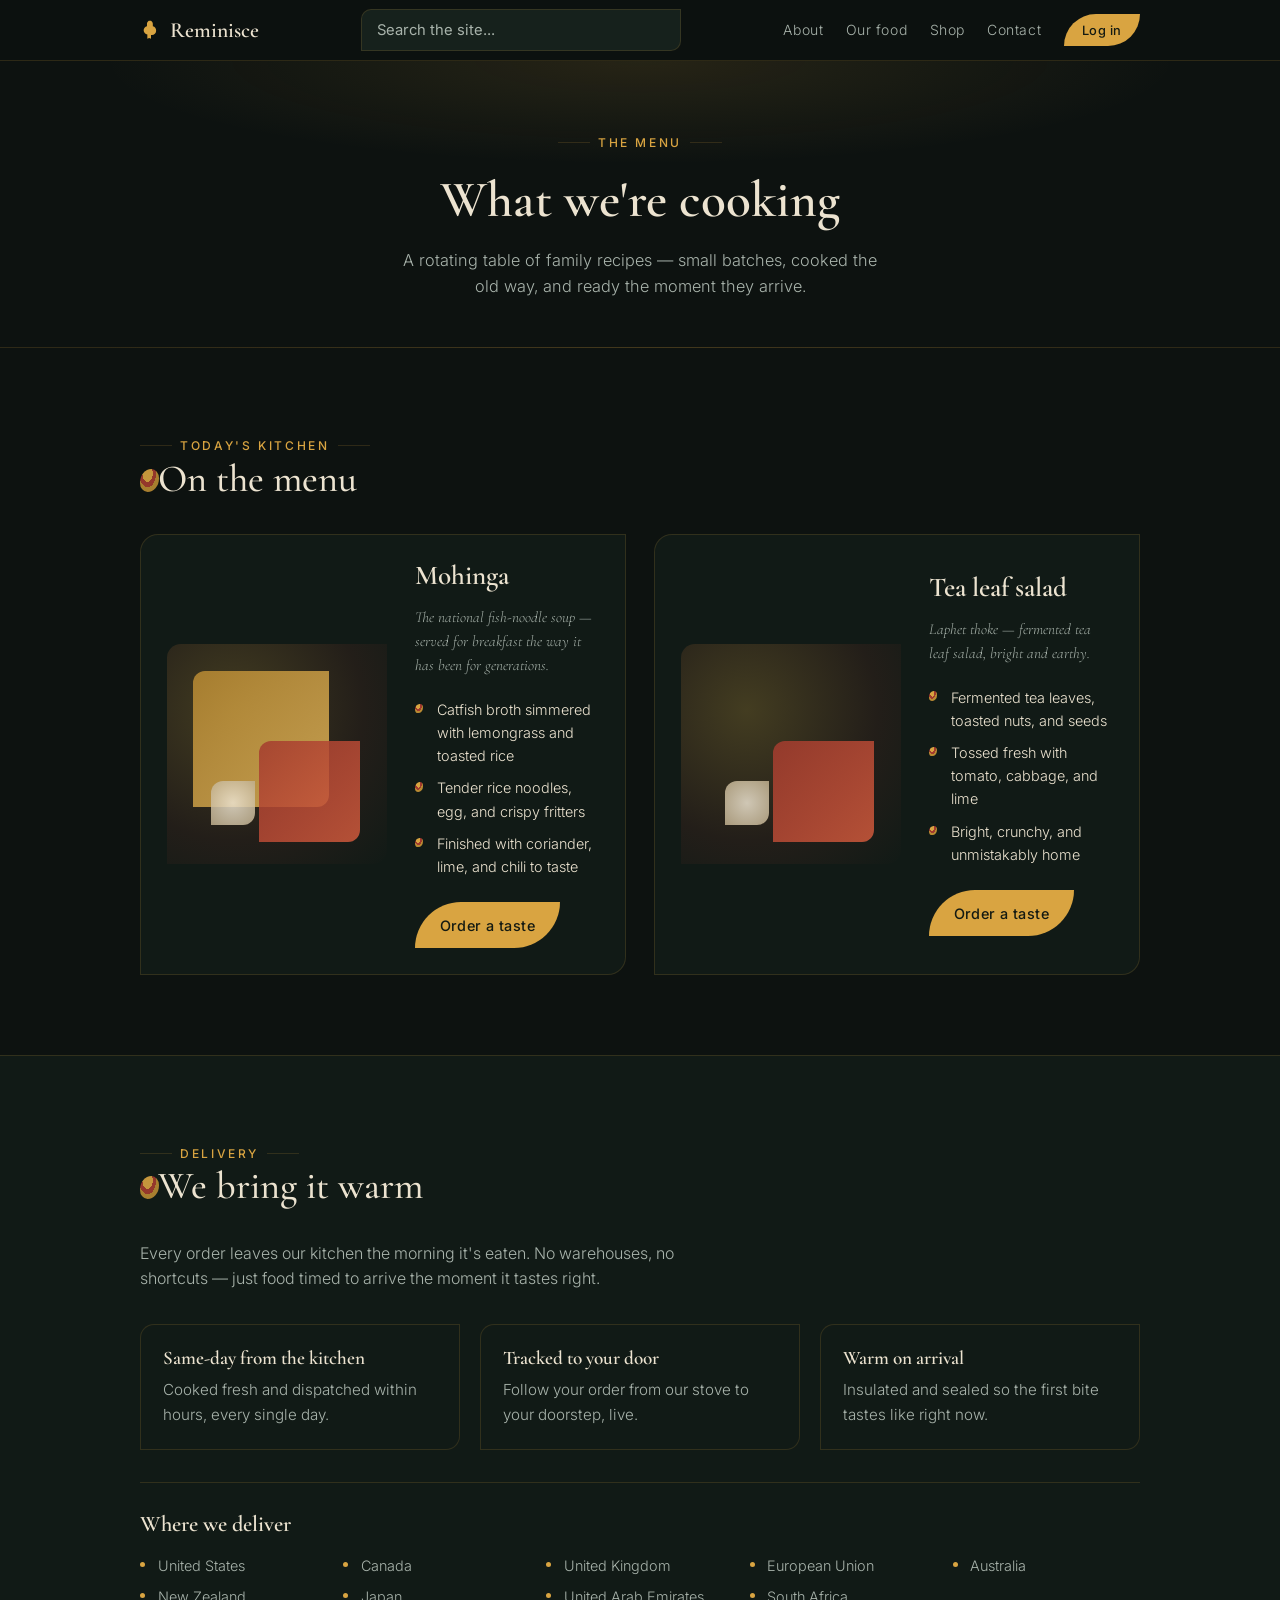
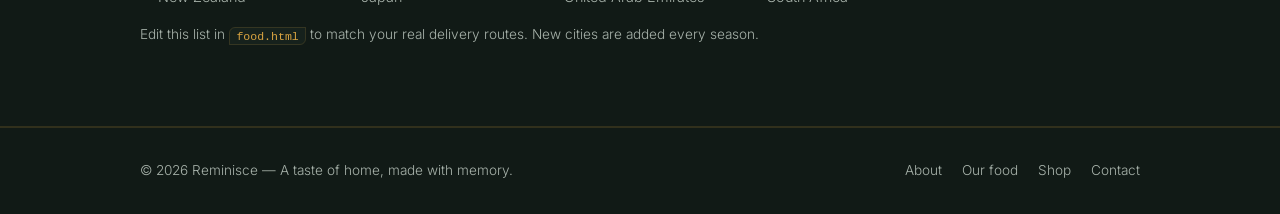
==== commit e863140a: "shop cleanup and square corners" ====
--- a/food.html
+++ b/food.html
@@ -91,16 +91,16 @@
 
           <article class="product-card">
             <div class="product-visual" aria-hidden="true">
-              <div class="tile tile-3"></div>
-              <div class="tile tile-1"></div>
+              <div class="tile tile-4"></div>
+              <div class="tile tile-2"></div>
             </div>
             <div class="product-info">
-              <h3>Today's memory: Northeastern curry</h3>
-              <p class="dish-note">A slow-cooked curry built on the flavors of home.</p>
+              <h3>Tea leaf salad</h3>
+              <p class="dish-note">Laphet thoke — fermented tea leaf salad, bright and earthy.</p>
               <ul class="feature-list">
-                <li>Family recipe, passed down three generations</li>
-                <li>Slow-cooked in small, careful batches</li>
-                <li>Arrives warm, ready for your table</li>
+                <li>Fermented tea leaves, toasted nuts, and seeds</li>
+                <li>Tossed fresh with tomato, cabbage, and lime</li>
+                <li>Bright, crunchy, and unmistakably home</li>
               </ul>
               <a href="shop.html" class="btn btn-primary">Order a taste</a>
             </div>
--- a/styles.css
+++ b/styles.css
@@ -134,7 +134,7 @@
   width: 100%;
   background: var(--panel);
   border: 1px solid var(--line);
-  border-radius: 999px;
+  border-radius: 999px 0 999px 0;
   padding: 0.5rem 1rem;
   color: var(--cream);
   font-family: var(--sans);
@@ -159,7 +159,7 @@
   list-style: none;
   background: var(--bg-alt);
   border: 1px solid var(--line);
-  border-radius: 12px;
+  border-radius: 12px 0 12px 0;
   overflow: hidden;
   box-shadow: var(--shadow);
 }
@@ -240,7 +240,7 @@
 .btn {
   display: inline-block;
   padding: 0.65rem 1.5rem;
-  border-radius: 999px;
+  border-radius: 999px 0 999px 0;
   font-size: 0.9rem;
   font-family: var(--sans);
   letter-spacing: 0.03em;
@@ -440,7 +440,7 @@
   background: var(--panel);
   border: 1px solid var(--line);
   padding: 0.1rem 0.4rem;
-  border-radius: 6px;
+  border-radius: 6px 0 6px 0;
   font-size: 0.85em;
   color: var(--gold);
 }
@@ -463,7 +463,7 @@
 .card {
   background: var(--bg-alt);
   border: 1px solid var(--line);
-  border-radius: 14px;
+  border-radius: 14px 0 14px 0;
   padding: 1.6rem;
   transition: border-color 0.25s ease, transform 0.25s ease, box-shadow 0.25s ease;
 }
@@ -557,7 +557,7 @@
   gap: 0.6rem 1rem;
   align-items: center;
   border: 1px solid var(--line);
-  border-radius: 10px;
+  border-radius: 10px 0 10px 0;
   padding: 0.7rem 0.9rem;
 }
 
@@ -589,7 +589,7 @@
   place-items: center;
   background: var(--panel);
   border: 1px solid var(--line);
-  border-radius: 6px;
+  border-radius: 6px 0 6px 0;
   color: var(--gold);
   font-family: var(--sans);
   font-size: 1rem;
@@ -722,7 +722,7 @@
   align-items: center;
   background: var(--bg-alt);
   border: 1px solid var(--line);
-  border-radius: 18px;
+  border-radius: 18px 0 18px 0;
   padding: 1.6rem;
   transition: border-color 0.25s ease, transform 0.25s ease, box-shadow 0.25s ease;
 }
@@ -742,14 +742,14 @@
 .product-visual {
   position: relative;
   aspect-ratio: 1;
-  border-radius: 14px;
+  border-radius: 14px 0 14px 0;
   background: radial-gradient(circle at 30% 30%, rgba(217, 164, 65, 0.25), rgba(163, 59, 46, 0.12) 60%, transparent);
   overflow: hidden;
 }
 
 .tile {
   position: absolute;
-  border-radius: 12px;
+  border-radius: 12px 0 12px 0;
   opacity: 0.85;
 }
 
@@ -917,7 +917,7 @@
   width: 100%;
   background: var(--panel);
   border: 1px solid var(--line);
-  border-radius: 10px;
+  border-radius: 10px 0 10px 0;
   padding: 0.7rem 0.95rem;
   color: var(--cream);
   font-family: var(--sans);
@@ -966,7 +966,7 @@
   margin: 3rem auto 0;
   background: var(--bg-alt);
   border: 1px solid var(--line);
-  border-radius: 14px;
+  border-radius: 14px 0 14px 0;
   padding: 1.75rem;
 }
 
@@ -993,7 +993,7 @@
 
 .inbox-item {
   border: 1px solid var(--line);
-  border-radius: 10px;
+  border-radius: 10px 0 10px 0;
   padding: 0.9rem 1.1rem;
 }
 
@@ -1073,7 +1073,7 @@
   max-width: 420px;
   background: var(--bg-alt);
   border: 1px solid var(--gold);
-  border-radius: 18px;
+  border-radius: 18px 0 18px 0;
   padding: 2rem 1.75rem;
   box-shadow: var(--shadow);
   max-height: 92vh;
@@ -1092,7 +1092,7 @@
   line-height: 1;
   cursor: pointer;
   padding: 0.35rem;
-  border-radius: 8px;
+  border-radius: 8px 0 8px 0;
 }
 
 .modal-close:hover {
@@ -1119,14 +1119,14 @@
   gap: 0.5rem;
   background: var(--panel);
   border: 1px solid var(--line);
-  border-radius: 999px;
+  border-radius: 999px 0 999px 0;
   padding: 0.25rem;
 }
 
 .auth-tab {
   background: none;
   border: 0;
-  border-radius: 999px;
+  border-radius: 999px 0 999px 0;
   padding: 0.5rem;
   color: var(--muted);
   font-family: var(--sans);
@@ -1220,7 +1220,7 @@
 .email-preview {
   background: var(--panel);
   border: 1px solid var(--line);
-  border-radius: 12px;
+  border-radius: 12px 0 12px 0;
   padding: 1rem 1.25rem;
   display: grid;
   gap: 0.6rem;
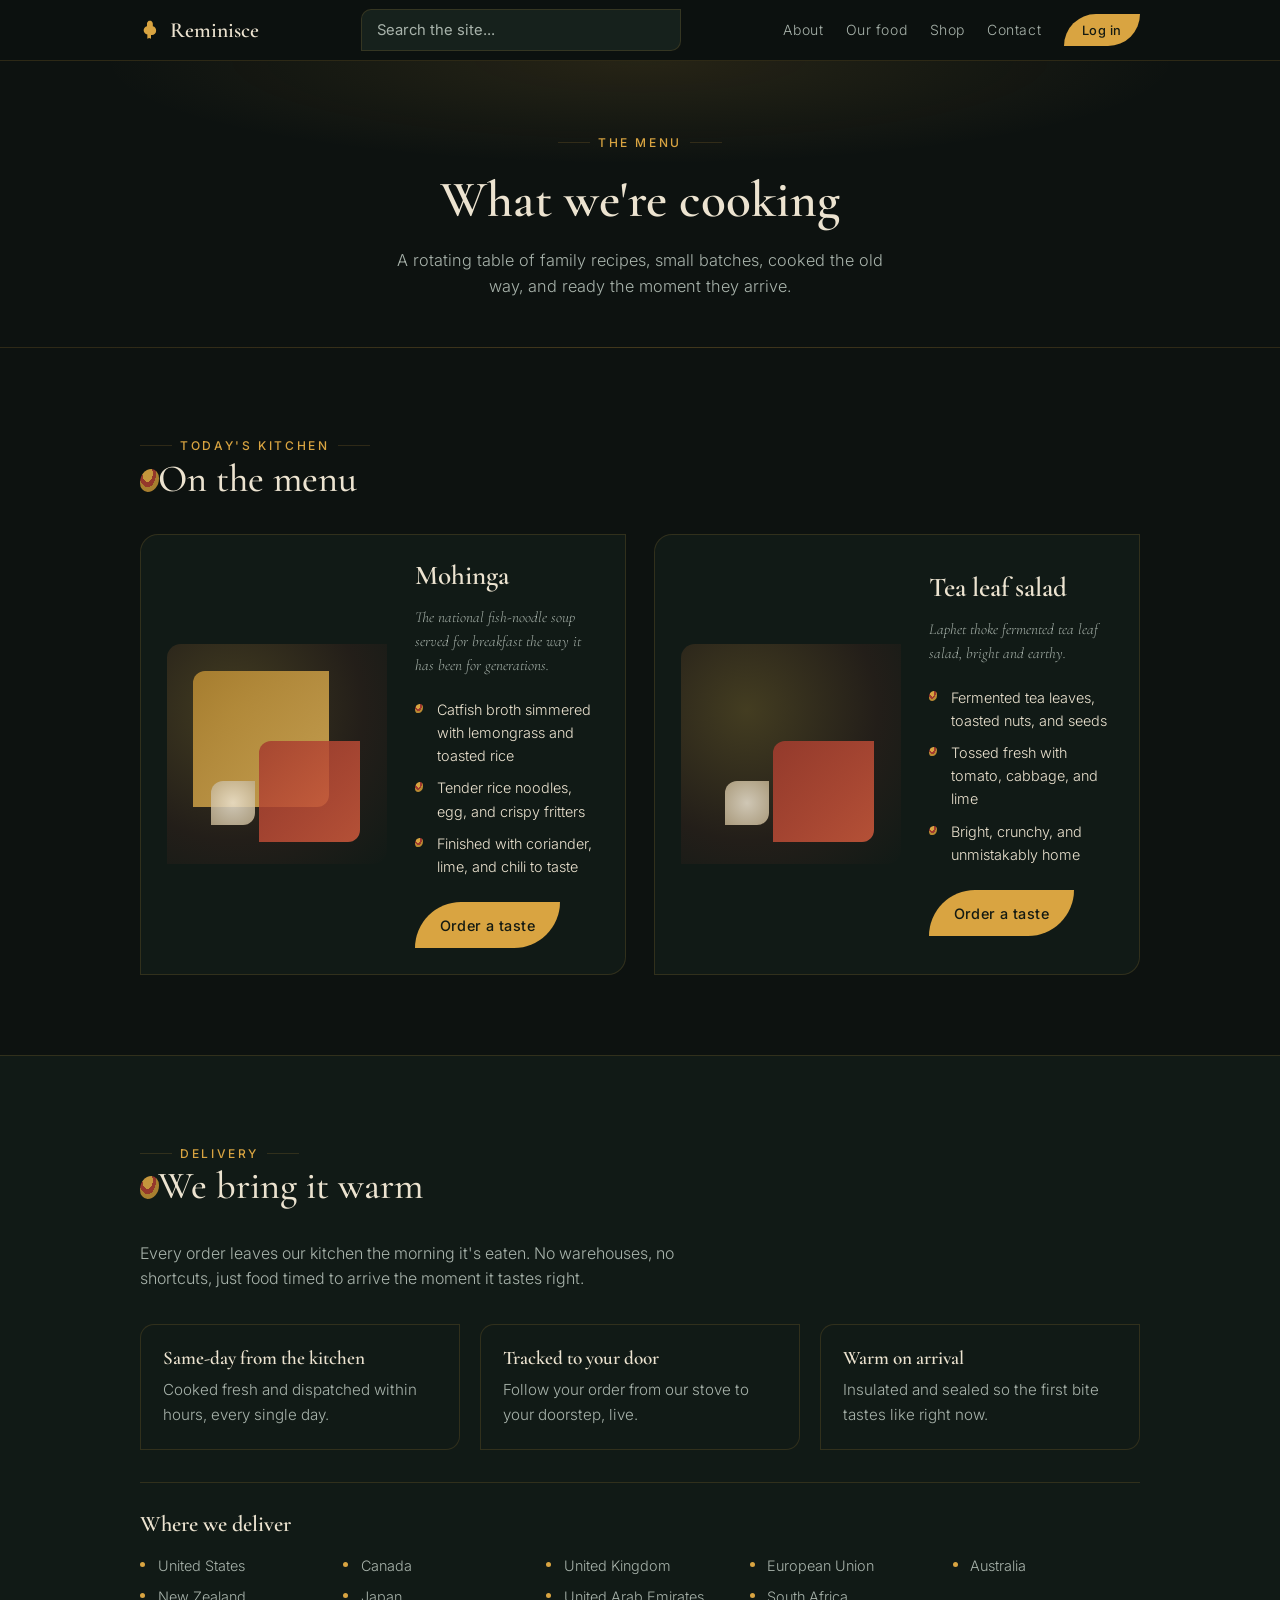
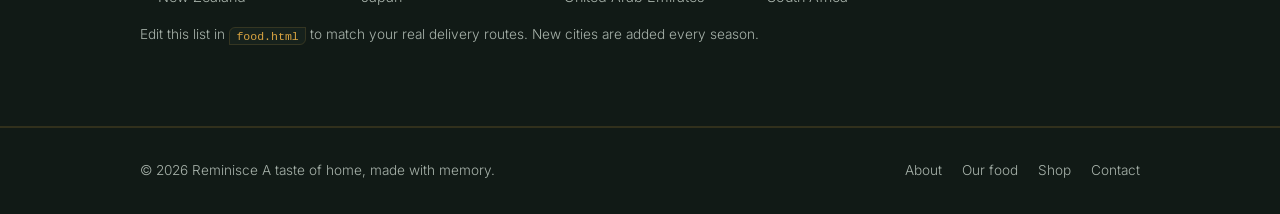
==== commit da826611: "" ====
--- a/food.html
+++ b/food.html
@@ -3,8 +3,8 @@
 <head>
   <meta charset="UTF-8" />
   <meta name="viewport" content="width=device-width, initial-scale=1.0" />
-  <meta name="description" content="Our food — family recipes from the Reminisce kitchen, delivered warm." />
-  <title>Our food — Reminisce</title>
+  <meta name="description" content="Our food family recipes from the Reminisce kitchen, delivered warm." />
+  <title>Our food Reminisce</title>
   <link rel="preconnect" href="https://fonts.googleapis.com" />
   <link rel="preconnect" href="https://fonts.gstatic.com" crossorigin />
   <link href="https://fonts.googleapis.com/css2?family=Cormorant+Garamond:ital,wght@0,400;0,500;0,600;1,400;1,500&family=Inter:wght@300;400;500;600;700&display=swap" rel="stylesheet" />
@@ -59,7 +59,7 @@
         <span class="eyebrow">The menu</span>
         <h1 class="page-hero-title">What we're cooking</h1>
         <p class="page-hero-sub">
-          A rotating table of family recipes — small batches, cooked the old way,
+          A rotating table of family recipes, small batches, cooked the old way,
           and ready the moment they arrive.
         </p>
       </div>
@@ -79,7 +79,7 @@
             </div>
             <div class="product-info">
               <h3>Mohinga</h3>
-              <p class="dish-note">The national fish-noodle soup — served for breakfast the way it has been for generations.</p>
+              <p class="dish-note">The national fish-noodle soup served for breakfast the way it has been for generations.</p>
               <ul class="feature-list">
                 <li>Catfish broth simmered with lemongrass and toasted rice</li>
                 <li>Tender rice noodles, egg, and crispy fritters</li>
@@ -96,7 +96,7 @@
             </div>
             <div class="product-info">
               <h3>Tea leaf salad</h3>
-              <p class="dish-note">Laphet thoke — fermented tea leaf salad, bright and earthy.</p>
+              <p class="dish-note">Laphet thoke fermented tea leaf salad, bright and earthy.</p>
               <ul class="feature-list">
                 <li>Fermented tea leaves, toasted nuts, and seeds</li>
                 <li>Tossed fresh with tomato, cabbage, and lime</li>
@@ -114,8 +114,7 @@
         <span class="eyebrow">Delivery</span>
         <h2 class="section-title">We bring it warm</h2>
         <p class="section-lead">
-          Every order leaves our kitchen the morning it's eaten. No warehouses, no shortcuts —
-          just food timed to arrive the moment it tastes right.
+          Every order leaves our kitchen the morning it's eaten. No warehouses, no shortcuts, just food timed to arrive the moment it tastes right.
         </p>
         <div class="grid-3">
           <div class="card card-mini">
@@ -155,7 +154,7 @@
 
   <footer class="site-footer">
     <div class="container footer-inner">
-      <p>&copy; <span id="year"></span> Reminisce — A taste of home, made with memory.</p>
+      <p>&copy; <span id="year"></span> Reminisce A taste of home, made with memory.</p>
       <nav aria-label="Footer">
         <a href="index.html#about">About</a>
         <a href="food.html">Our food</a>
@@ -224,7 +223,7 @@
         <h2>Check your inbox</h2>
         <p class="auth-hint" id="email-sent-to"></p>
         <div class="email-preview">
-          <p class="email-preview-subject">Reminisce — reset your password</p>
+          <p class="email-preview-subject">Reminisce reset your password</p>
           <p class="email-preview-body" id="email-preview-body"></p>
           <button type="button" class="btn btn-secondary" id="open-reset">Open reset page</button>
           <a class="mailto-reset" id="mailto-reset" href="#">Email myself the link</a>
--- a/styles.css
+++ b/styles.css
@@ -1,5 +1,5 @@
 /* ============================================================
-   Reminisce — A taste of home
+   Reminisce A taste of home
    Myanmar-inspired dark theme: gold & temple
    Covers all existing Mosaic structural classes (auth, forms, inbox…)
    ============================================================ */
@@ -494,34 +494,62 @@
 
 /* ---------- Shop ---------- */
 
-.price {
+.product-info .price {
+  display: inline-block;
   font-family: var(--serif);
-  font-size: 1.5rem;
-  font-weight: 600;
-  color: var(--gold);
-  margin: 0.4rem 0;
-}
-
-.buy-row {
-  display: flex;
+  font-size: 2.6rem;
+  font-weight: 700;
+  line-height: 1.2;
+  color: var(--gold);
+  margin: 0 0 1.2rem;
+  padding: 0.15rem 1.1rem;
+  border: 1px solid var(--gold);
+  border-radius: 1.2rem 0 1.2rem 0;
+  background: var(--gold-soft);
+  box-shadow: 0 0 28px rgba(217, 164, 65, 0.18);
+  text-shadow: 0 0 20px rgba(217, 164, 65, 0.4);
+}
+
+.stepper {
+  display: inline-flex;
   align-items: center;
-  gap: 0.6rem;
-  flex-wrap: wrap;
-  margin-top: 0.5rem;
-}
-
-.qty-label {
-  font-size: 0.8rem;
-  color: var(--muted);
-}
-
-.qty-input {
-  width: 4rem;
-}
-
-.btn-add {
-  padding: 0.5rem 1.1rem;
-  font-size: 0.8rem;
+  border: 1px solid var(--line);
+  overflow: hidden;
+}
+
+.stepper-btn {
+  width: 2.5rem;
+  height: 2.5rem;
+  display: grid;
+  place-items: center;
+  background: transparent;
+  border: 0;
+  color: var(--cream);
+  font-size: 1.2rem;
+  cursor: pointer;
+  font-family: var(--sans);
+}
+
+.stepper-btn:hover {
+  background: var(--gold-soft);
+  color: var(--gold);
+}
+
+.stepper-btn:first-child {
+  border-right: 1px solid var(--line);
+}
+
+.stepper-btn:last-child {
+  border-left: 1px solid var(--line);
+}
+
+.stepper-count {
+  min-width: 2.5rem;
+  text-align: center;
+  font-weight: 700;
+  font-family: var(--serif);
+  font-size: 1.1rem;
+  padding: 0 0.25rem;
 }
 
 .shop-grid {
